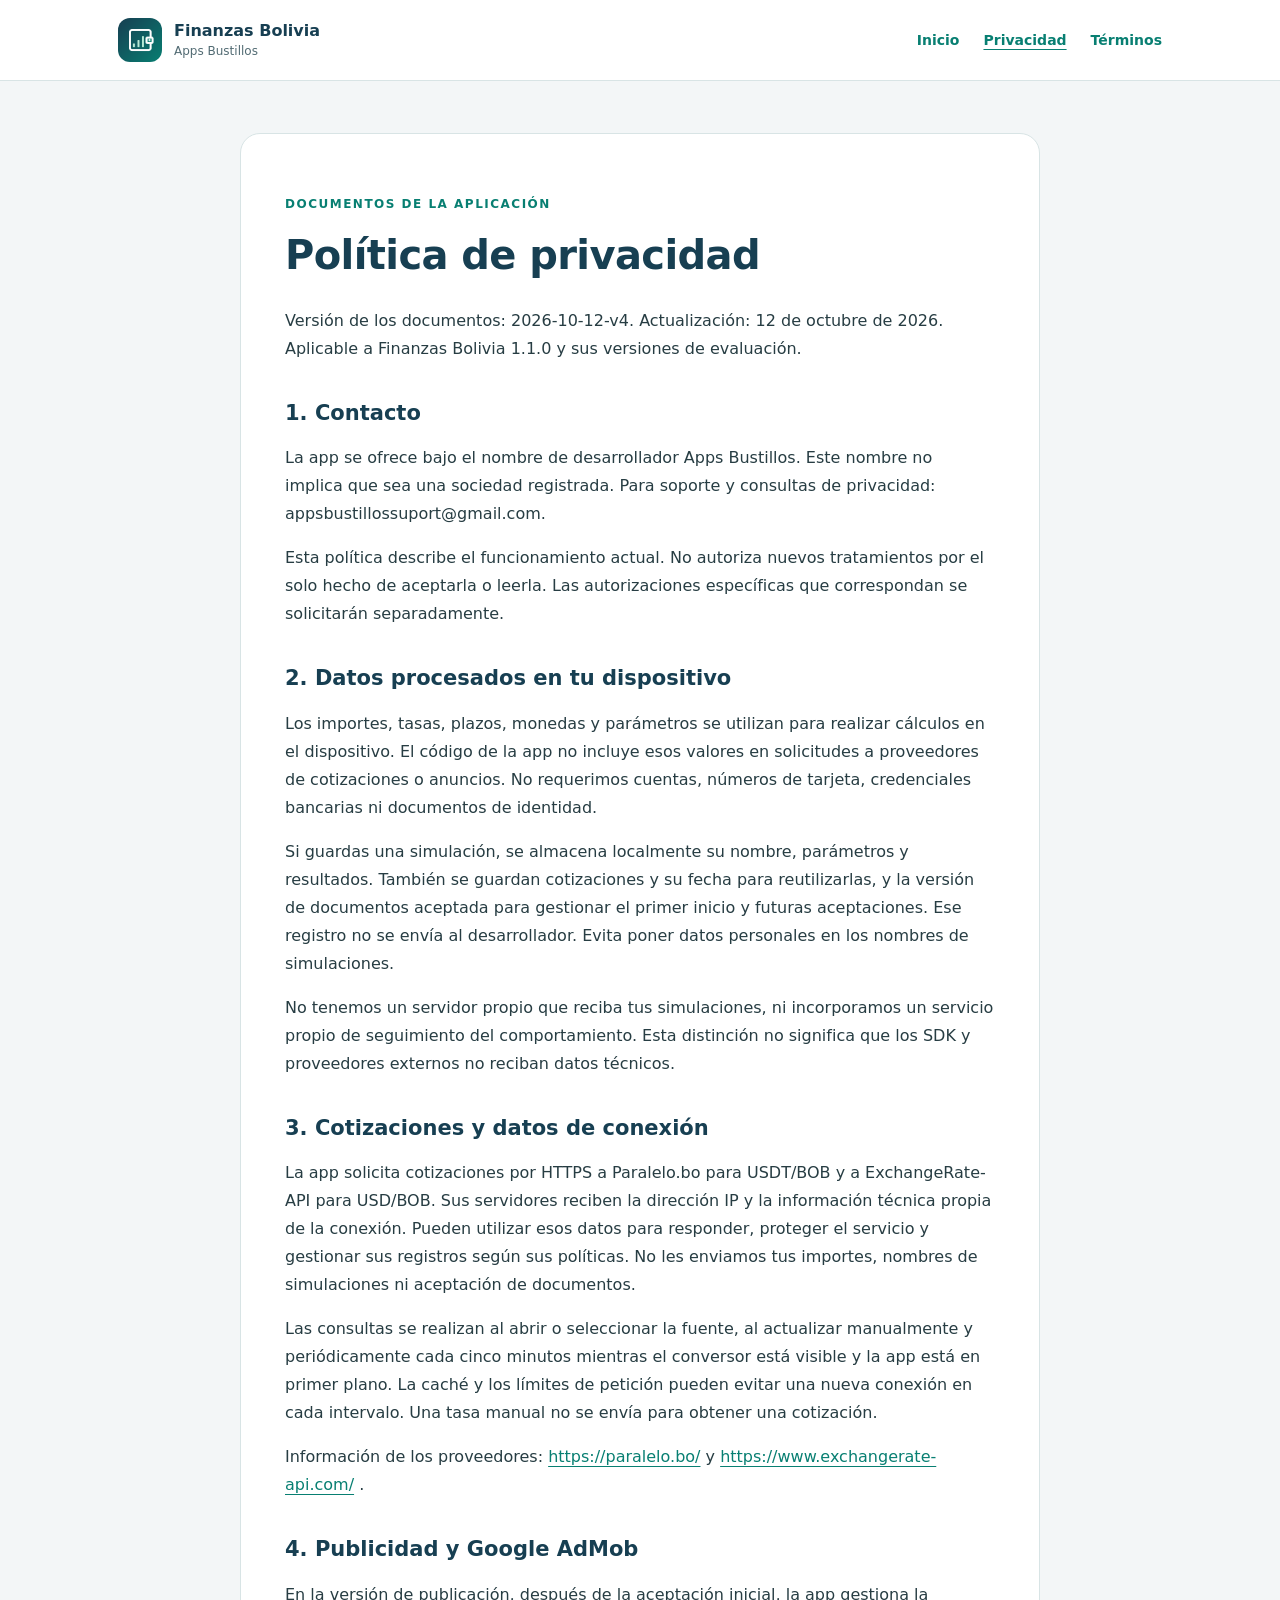
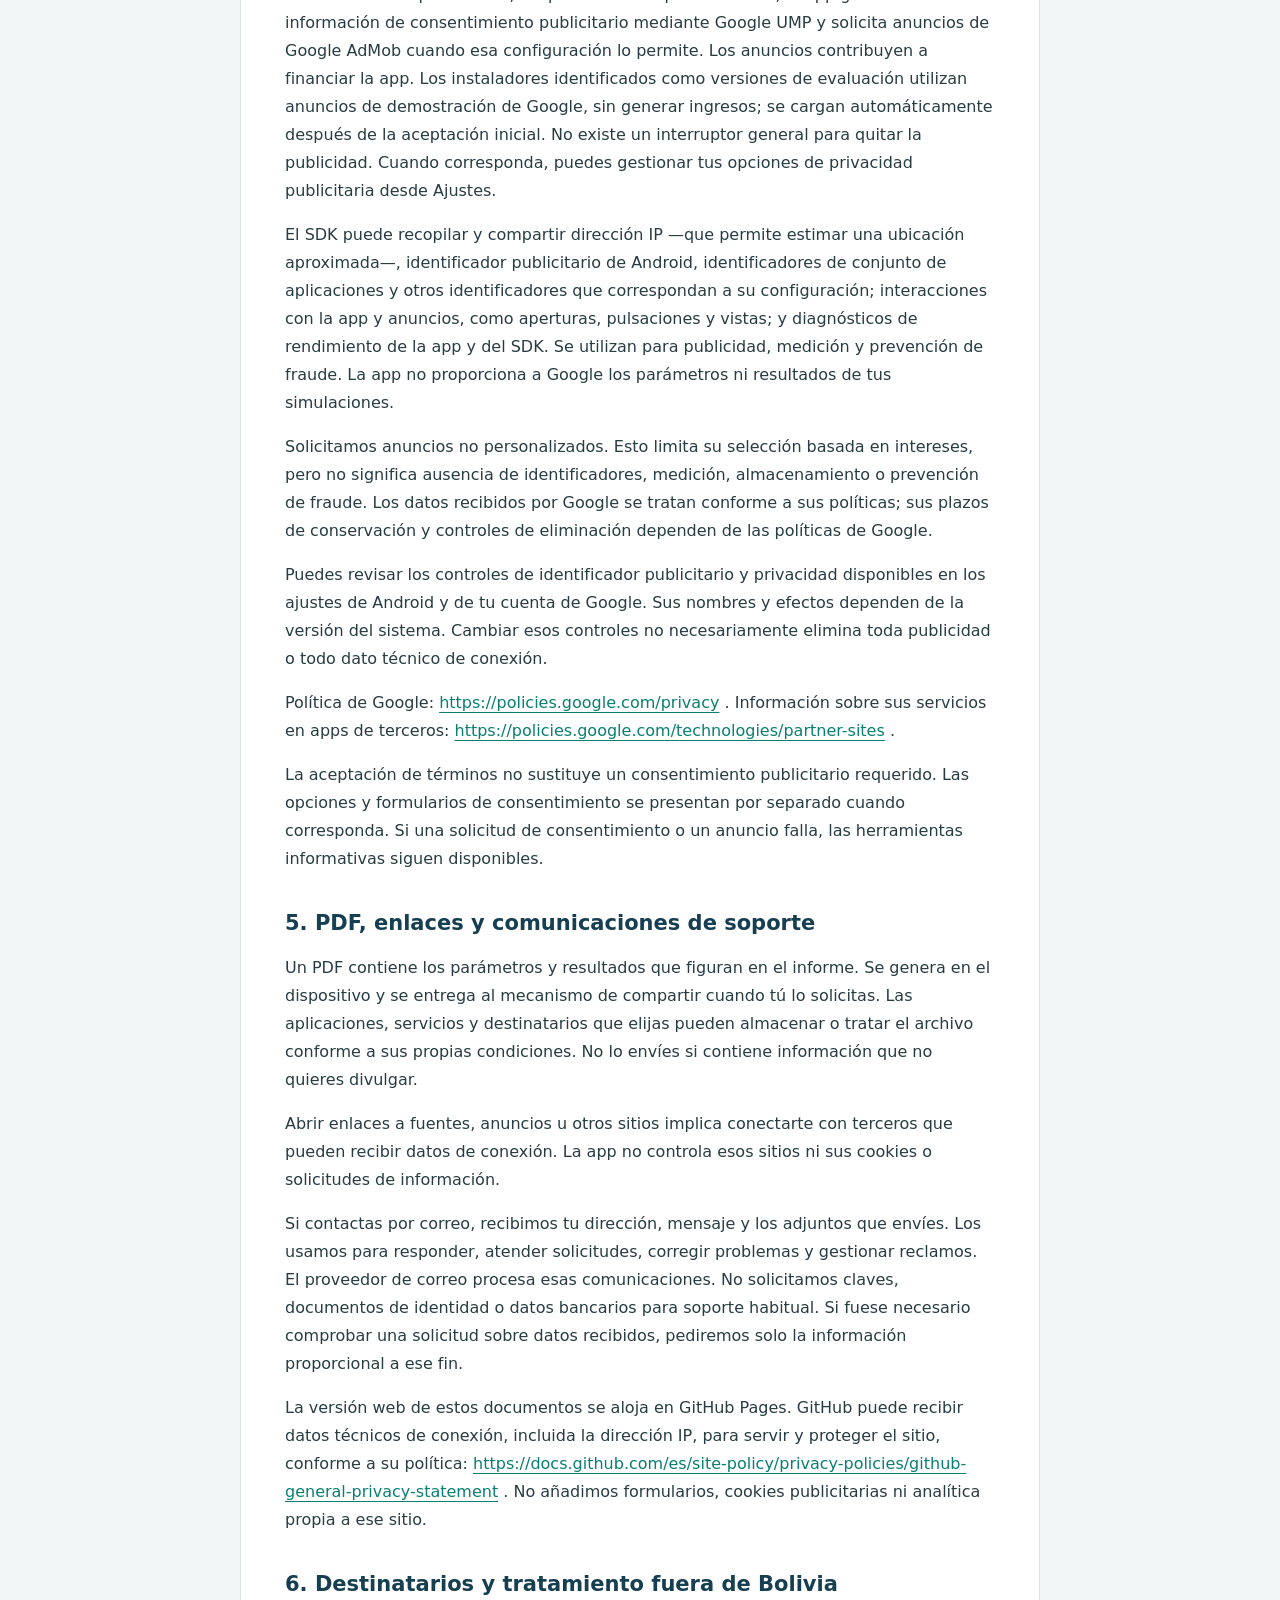
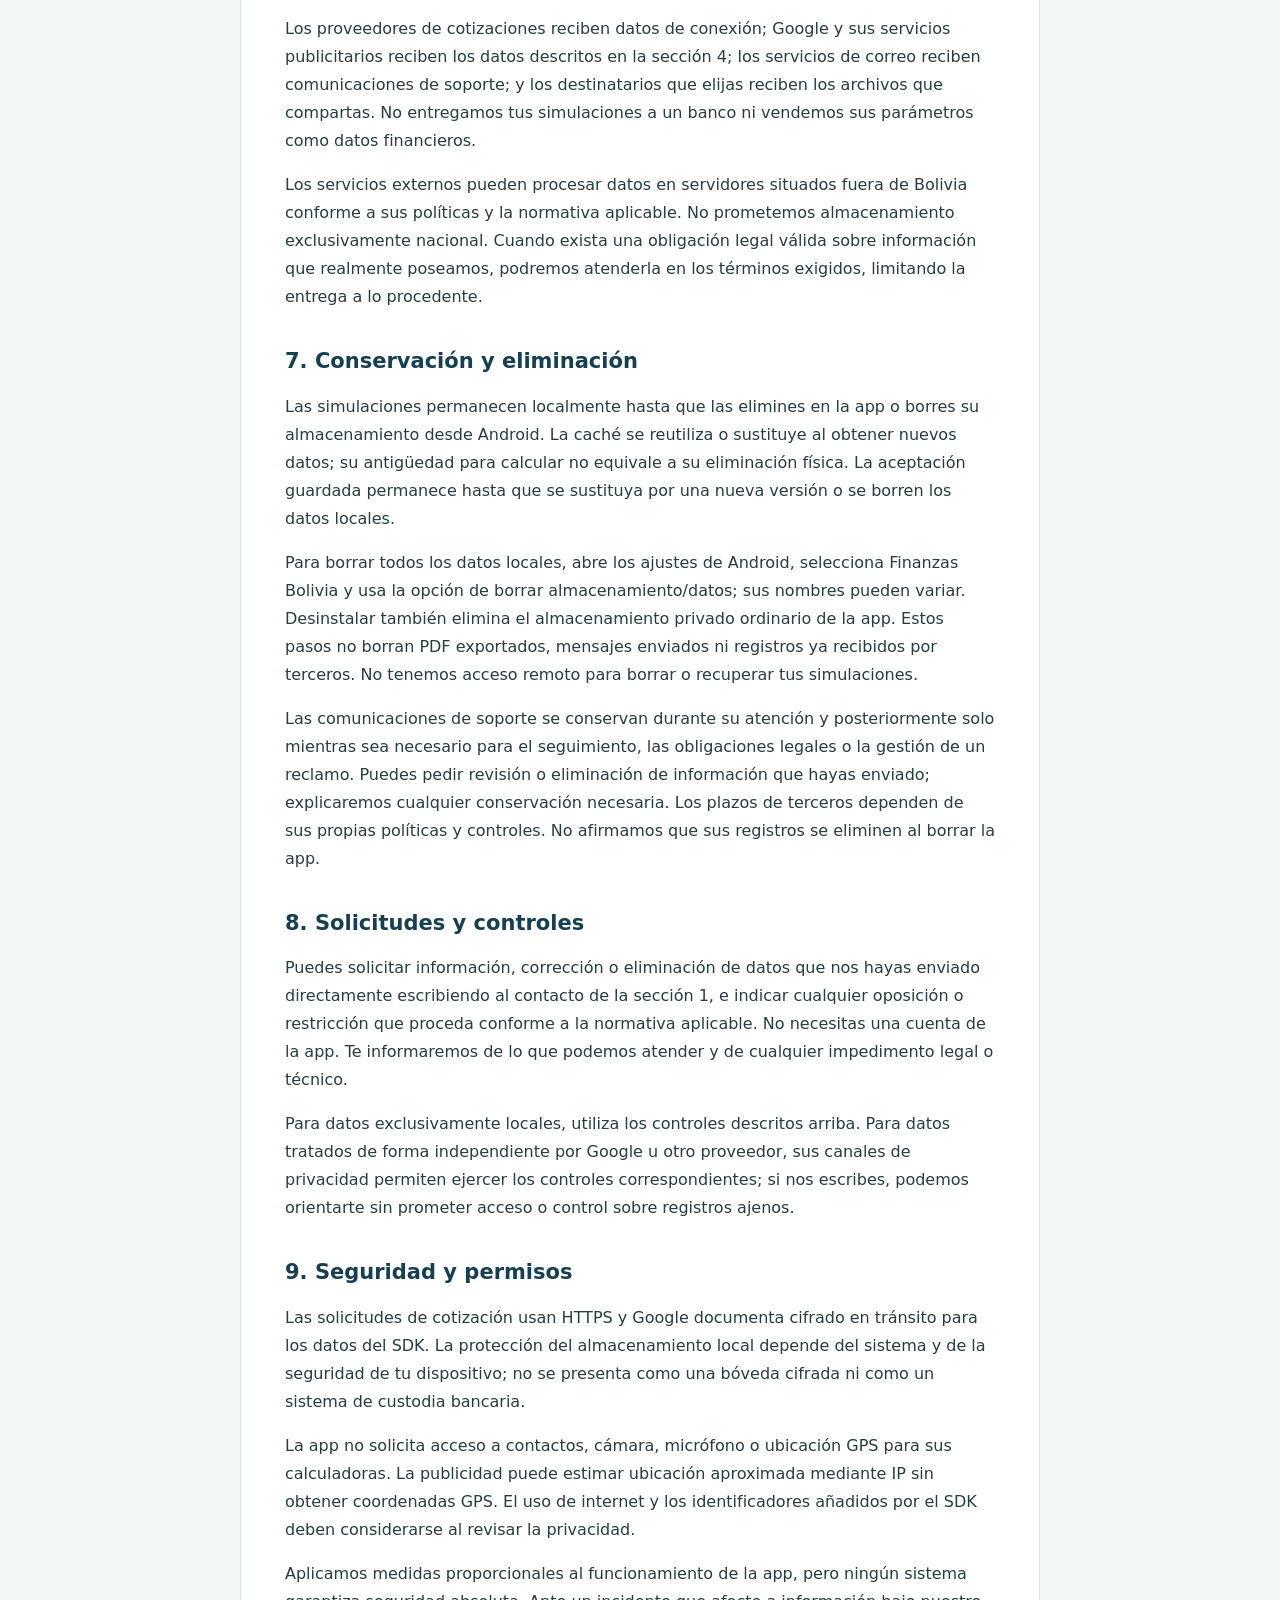
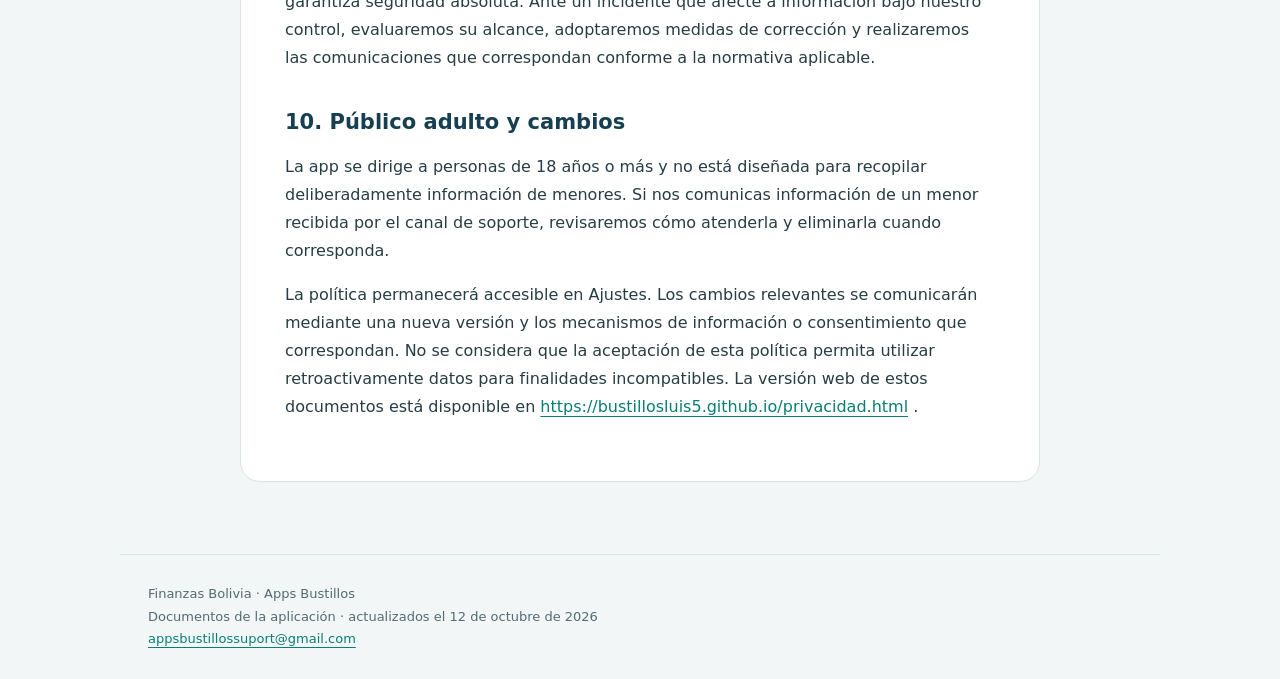
==== privacidad.html @ 514958bc "Publicar documentos de Finanzas Bolivia y app-ads.txt" ====
<!doctype html><html lang="es"><head><meta charset="utf-8"><meta name="viewport" content="width=device-width,initial-scale=1"><title>Política de privacidad · Finanzas Bolivia</title><meta name="description" content="Documentos de privacidad, términos y contacto de Finanzas Bolivia, de Apps Bustillos."><link rel="icon" href="icono.png"><link rel="stylesheet" href="estilos.css"></head><body><a class="skip" href="#contenido">Ir al contenido</a><header><div class="header"><a class="brand" href="index.html"><img src="icono.png" alt="" width="44" height="44"><span>Finanzas Bolivia<small>Apps Bustillos</small></span></a><nav aria-label="Navegación principal"><a href="index.html">Inicio</a><a href="privacidad.html" aria-current="page">Privacidad</a><a href="terminos.html">Términos</a></nav></div></header><main id="contenido"><article><p class="eyebrow">DOCUMENTOS DE LA APLICACIÓN</p><h1>Política de privacidad</h1><p>Versión de los documentos: 2026-10-12-v4. Actualización: 12 de octubre de 2026. Aplicable a Finanzas Bolivia 1.1.0 y sus versiones de evaluación.</p>
<h2>1. Contacto</h2>
<p>La app se ofrece bajo el nombre de desarrollador Apps Bustillos. Este nombre no implica que sea una sociedad registrada. Para soporte y consultas de privacidad: appsbustillossuport@gmail.com.</p>
<p>Esta política describe el funcionamiento actual. No autoriza nuevos tratamientos por el solo hecho de aceptarla o leerla. Las autorizaciones específicas que correspondan se solicitarán separadamente.</p>
<h2>2. Datos procesados en tu dispositivo</h2>
<p>Los importes, tasas, plazos, monedas y parámetros se utilizan para realizar cálculos en el dispositivo. El código de la app no incluye esos valores en solicitudes a proveedores de cotizaciones o anuncios. No requerimos cuentas, números de tarjeta, credenciales bancarias ni documentos de identidad.</p>
<p>Si guardas una simulación, se almacena localmente su nombre, parámetros y resultados. También se guardan cotizaciones y su fecha para reutilizarlas, y la versión de documentos aceptada para gestionar el primer inicio y futuras aceptaciones. Ese registro no se envía al desarrollador. Evita poner datos personales en los nombres de simulaciones.</p>
<p>No tenemos un servidor propio que reciba tus simulaciones, ni incorporamos un servicio propio de seguimiento del comportamiento. Esta distinción no significa que los SDK y proveedores externos no reciban datos técnicos.</p>
<h2>3. Cotizaciones y datos de conexión</h2>
<p>La app solicita cotizaciones por HTTPS a Paralelo.bo para USDT/BOB y a ExchangeRate-API para USD/BOB. Sus servidores reciben la dirección IP y la información técnica propia de la conexión. Pueden utilizar esos datos para responder, proteger el servicio y gestionar sus registros según sus políticas. No les enviamos tus importes, nombres de simulaciones ni aceptación de documentos.</p>
<p>Las consultas se realizan al abrir o seleccionar la fuente, al actualizar manualmente y periódicamente cada cinco minutos mientras el conversor está visible y la app está en primer plano. La caché y los límites de petición pueden evitar una nueva conexión en cada intervalo. Una tasa manual no se envía para obtener una cotización.</p>
<p>Información de los proveedores: <a href="https://paralelo.bo/">https://paralelo.bo/</a> y <a href="https://www.exchangerate-api.com/">https://www.exchangerate-api.com/</a> .</p>
<h2>4. Publicidad y Google AdMob</h2>
<p>En la versión de publicación, después de la aceptación inicial, la app gestiona la información de consentimiento publicitario mediante Google UMP y solicita anuncios de Google AdMob cuando esa configuración lo permite. Los anuncios contribuyen a financiar la app. Los instaladores identificados como versiones de evaluación utilizan anuncios de demostración de Google, sin generar ingresos; se cargan automáticamente después de la aceptación inicial. No existe un interruptor general para quitar la publicidad. Cuando corresponda, puedes gestionar tus opciones de privacidad publicitaria desde Ajustes.</p>
<p>El SDK puede recopilar y compartir dirección IP —que permite estimar una ubicación aproximada—, identificador publicitario de Android, identificadores de conjunto de aplicaciones y otros identificadores que correspondan a su configuración; interacciones con la app y anuncios, como aperturas, pulsaciones y vistas; y diagnósticos de rendimiento de la app y del SDK. Se utilizan para publicidad, medición y prevención de fraude. La app no proporciona a Google los parámetros ni resultados de tus simulaciones.</p>
<p>Solicitamos anuncios no personalizados. Esto limita su selección basada en intereses, pero no significa ausencia de identificadores, medición, almacenamiento o prevención de fraude. Los datos recibidos por Google se tratan conforme a sus políticas; sus plazos de conservación y controles de eliminación dependen de las políticas de Google.</p>
<p>Puedes revisar los controles de identificador publicitario y privacidad disponibles en los ajustes de Android y de tu cuenta de Google. Sus nombres y efectos dependen de la versión del sistema. Cambiar esos controles no necesariamente elimina toda publicidad o todo dato técnico de conexión.</p>
<p>Política de Google: <a href="https://policies.google.com/privacy">https://policies.google.com/privacy</a> . Información sobre sus servicios en apps de terceros: <a href="https://policies.google.com/technologies/partner-sites">https://policies.google.com/technologies/partner-sites</a> .</p>
<p>La aceptación de términos no sustituye un consentimiento publicitario requerido. Las opciones y formularios de consentimiento se presentan por separado cuando corresponda. Si una solicitud de consentimiento o un anuncio falla, las herramientas informativas siguen disponibles.</p>
<h2>5. PDF, enlaces y comunicaciones de soporte</h2>
<p>Un PDF contiene los parámetros y resultados que figuran en el informe. Se genera en el dispositivo y se entrega al mecanismo de compartir cuando tú lo solicitas. Las aplicaciones, servicios y destinatarios que elijas pueden almacenar o tratar el archivo conforme a sus propias condiciones. No lo envíes si contiene información que no quieres divulgar.</p>
<p>Abrir enlaces a fuentes, anuncios u otros sitios implica conectarte con terceros que pueden recibir datos de conexión. La app no controla esos sitios ni sus cookies o solicitudes de información.</p>
<p>Si contactas por correo, recibimos tu dirección, mensaje y los adjuntos que envíes. Los usamos para responder, atender solicitudes, corregir problemas y gestionar reclamos. El proveedor de correo procesa esas comunicaciones. No solicitamos claves, documentos de identidad o datos bancarios para soporte habitual. Si fuese necesario comprobar una solicitud sobre datos recibidos, pediremos solo la información proporcional a ese fin.</p>
<p>La versión web de estos documentos se aloja en GitHub Pages. GitHub puede recibir datos técnicos de conexión, incluida la dirección IP, para servir y proteger el sitio, conforme a su política: <a href="https://docs.github.com/es/site-policy/privacy-policies/github-general-privacy-statement">https://docs.github.com/es/site-policy/privacy-policies/github-general-privacy-statement</a> . No añadimos formularios, cookies publicitarias ni analítica propia a ese sitio.</p>
<h2>6. Destinatarios y tratamiento fuera de Bolivia</h2>
<p>Los proveedores de cotizaciones reciben datos de conexión; Google y sus servicios publicitarios reciben los datos descritos en la sección 4; los servicios de correo reciben comunicaciones de soporte; y los destinatarios que elijas reciben los archivos que compartas. No entregamos tus simulaciones a un banco ni vendemos sus parámetros como datos financieros.</p>
<p>Los servicios externos pueden procesar datos en servidores situados fuera de Bolivia conforme a sus políticas y la normativa aplicable. No prometemos almacenamiento exclusivamente nacional. Cuando exista una obligación legal válida sobre información que realmente poseamos, podremos atenderla en los términos exigidos, limitando la entrega a lo procedente.</p>
<h2>7. Conservación y eliminación</h2>
<p>Las simulaciones permanecen localmente hasta que las elimines en la app o borres su almacenamiento desde Android. La caché se reutiliza o sustituye al obtener nuevos datos; su antigüedad para calcular no equivale a su eliminación física. La aceptación guardada permanece hasta que se sustituya por una nueva versión o se borren los datos locales.</p>
<p>Para borrar todos los datos locales, abre los ajustes de Android, selecciona Finanzas Bolivia y usa la opción de borrar almacenamiento/datos; sus nombres pueden variar. Desinstalar también elimina el almacenamiento privado ordinario de la app. Estos pasos no borran PDF exportados, mensajes enviados ni registros ya recibidos por terceros. No tenemos acceso remoto para borrar o recuperar tus simulaciones.</p>
<p>Las comunicaciones de soporte se conservan durante su atención y posteriormente solo mientras sea necesario para el seguimiento, las obligaciones legales o la gestión de un reclamo. Puedes pedir revisión o eliminación de información que hayas enviado; explicaremos cualquier conservación necesaria. Los plazos de terceros dependen de sus propias políticas y controles. No afirmamos que sus registros se eliminen al borrar la app.</p>
<h2>8. Solicitudes y controles</h2>
<p>Puedes solicitar información, corrección o eliminación de datos que nos hayas enviado directamente escribiendo al contacto de la sección 1, e indicar cualquier oposición o restricción que proceda conforme a la normativa aplicable. No necesitas una cuenta de la app. Te informaremos de lo que podemos atender y de cualquier impedimento legal o técnico.</p>
<p>Para datos exclusivamente locales, utiliza los controles descritos arriba. Para datos tratados de forma independiente por Google u otro proveedor, sus canales de privacidad permiten ejercer los controles correspondientes; si nos escribes, podemos orientarte sin prometer acceso o control sobre registros ajenos. </p>
<h2>9. Seguridad y permisos</h2>
<p>Las solicitudes de cotización usan HTTPS y Google documenta cifrado en tránsito para los datos del SDK. La protección del almacenamiento local depende del sistema y de la seguridad de tu dispositivo; no se presenta como una bóveda cifrada ni como un sistema de custodia bancaria.</p>
<p>La app no solicita acceso a contactos, cámara, micrófono o ubicación GPS para sus calculadoras. La publicidad puede estimar ubicación aproximada mediante IP sin obtener coordenadas GPS. El uso de internet y los identificadores añadidos por el SDK deben considerarse al revisar la privacidad.</p>
<p>Aplicamos medidas proporcionales al funcionamiento de la app, pero ningún sistema garantiza seguridad absoluta. Ante un incidente que afecte a información bajo nuestro control, evaluaremos su alcance, adoptaremos medidas de corrección y realizaremos las comunicaciones que correspondan conforme a la normativa aplicable. </p>
<h2>10. Público adulto y cambios</h2>
<p>La app se dirige a personas de 18 años o más y no está diseñada para recopilar deliberadamente información de menores. Si nos comunicas información de un menor recibida por el canal de soporte, revisaremos cómo atenderla y eliminarla cuando corresponda.</p>
<p>La política permanecerá accesible en Ajustes. Los cambios relevantes se comunicarán mediante una nueva versión y los mecanismos de información o consentimiento que correspondan. No se considera que la aceptación de esta política permita utilizar retroactivamente datos para finalidades incompatibles. La versión web de estos documentos está disponible en <a href="https://bustillosluis5.github.io/privacidad.html">https://bustillosluis5.github.io/privacidad.html</a> .</p></article></main><footer><div>Finanzas Bolivia · Apps Bustillos</div><div>Documentos de la aplicación · actualizados el 12 de octubre de 2026</div><a href="mailto:appsbustillossuport@gmail.com">appsbustillossuport@gmail.com</a></footer></body></html>
---- estilos.css ----
:root{color-scheme:light;--ink:#173f52;--green:#087f72;--bg:#f3f6f7;--border:#d8e4e5}*{box-sizing:border-box}body{margin:0;background:var(--bg);color:#273d43;font-family:system-ui,-apple-system,BlinkMacSystemFont,"Segoe UI",sans-serif;line-height:1.75}a{color:var(--green);text-underline-offset:4px;overflow-wrap:anywhere}a:focus-visible{outline:3px solid #b97800;outline-offset:5px;border-radius:4px}header{background:white;border-bottom:1px solid var(--border)}.header{max-width:1100px;margin:auto;padding:18px 28px;display:flex;justify-content:space-between;align-items:center;gap:24px}.brand{display:flex;align-items:center;gap:12px;text-decoration:none;color:var(--ink);font-weight:750;line-height:1.4}.brand img{border-radius:12px}.brand small{display:block;font-size:12px;font-weight:500;color:#526b73}nav{display:flex;gap:24px}nav a{text-decoration:none;font-size:14px;font-weight:600}nav a[aria-current=page]{text-decoration:underline}main{max-width:1040px;margin:auto;padding:52px 28px 72px}.hero{padding:42px;background:linear-gradient(120deg,#173f52,#087f72);color:white;border-radius:26px}.hero h1{color:white;font-size:clamp(30px,5vw,48px);line-height:1.15;margin:16px 0 24px;letter-spacing:-1px}.hero p:not(.eyebrow){max-width:630px;color:#e4f1ed;font-size:18px}.eyebrow{font-size:12px;font-weight:750;letter-spacing:1.5px;color:var(--green)}.hero .eyebrow{color:#b6e8d8}.badge{display:inline-block;font-size:12px;padding:6px 12px;border:1px solid #8bd1bb;border-radius:20px;color:#e4f1ed}.cards{display:grid;grid-template-columns:1fr 1fr;gap:22px;margin-top:26px}.card{display:block;background:white;border:1px solid var(--border);border-radius:20px;padding:28px;text-decoration:none;color:inherit}.card:hover{border-color:var(--green)}.card h2{font-size:23px;margin:12px 0;color:var(--ink);line-height:1.35}.number{color:var(--green);font-size:13px;font-weight:700}.cta{display:block;margin-top:24px;color:var(--green);font-weight:650}.contact{margin-top:34px;padding:28px;border-left:3px solid var(--green)}.contact h2{margin:0;color:var(--ink)}article{max-width:800px;margin:auto;background:white;border:1px solid var(--border);border-radius:20px;padding:44px}article h1{font-size:clamp(28px,4vw,40px);line-height:1.2;color:var(--ink);letter-spacing:-.6px;margin:12px 0 28px}article h2{color:var(--ink);font-size:21px;line-height:1.4;margin:36px 0 12px}article p{margin:16px 0;overflow-wrap:anywhere}footer{border-top:1px solid var(--border);max-width:1040px;margin:auto;padding:28px;color:#526b73;font-size:13px}.skip{position:absolute;left:-9999px}.skip:focus{left:20px;top:10px;background:white;padding:12px;z-index:2}@media(max-width:650px){.header{align-items:flex-start;flex-direction:column;gap:14px;padding:18px 20px}nav{gap:22px}main{padding:24px 16px 44px}.hero{padding:26px}.cards{grid-template-columns:1fr;gap:16px}.card{padding:24px}article{padding:26px 22px;border-radius:16px}.contact{padding:20px}footer{padding:24px 20px}}
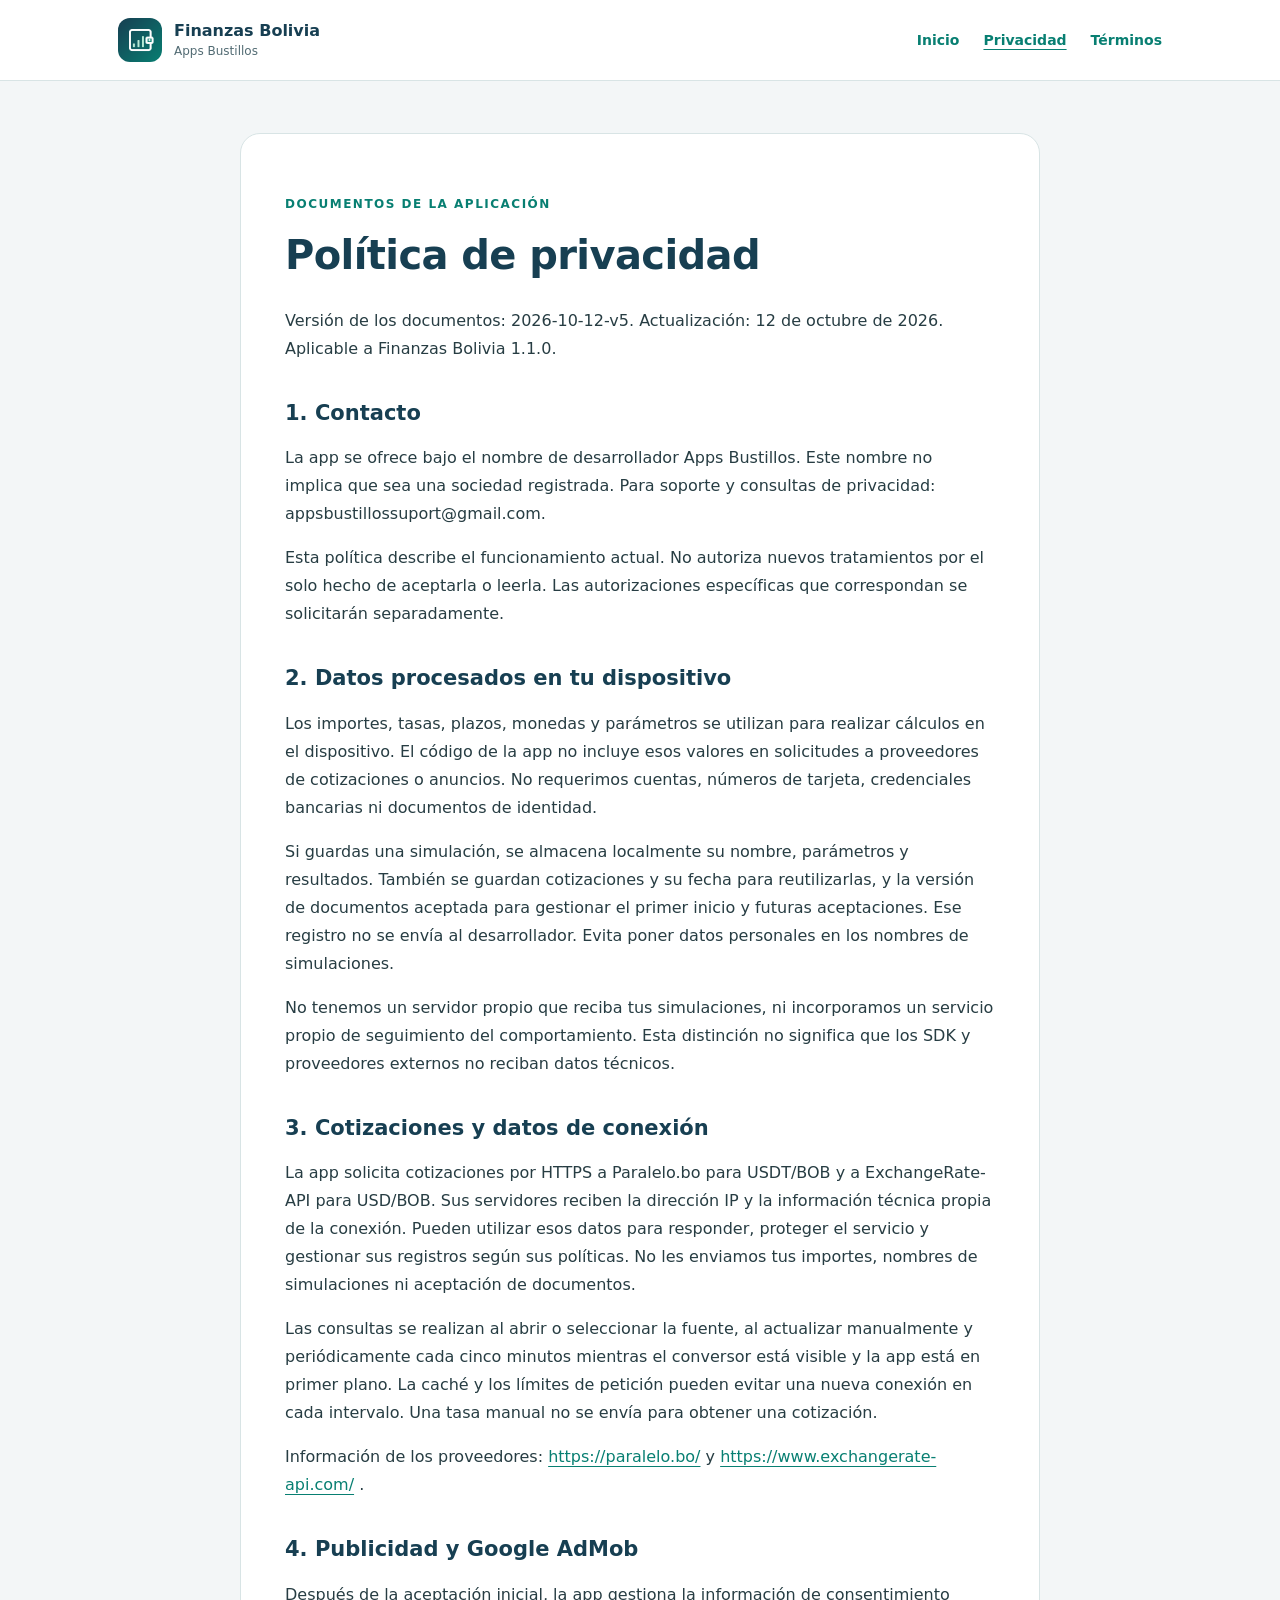
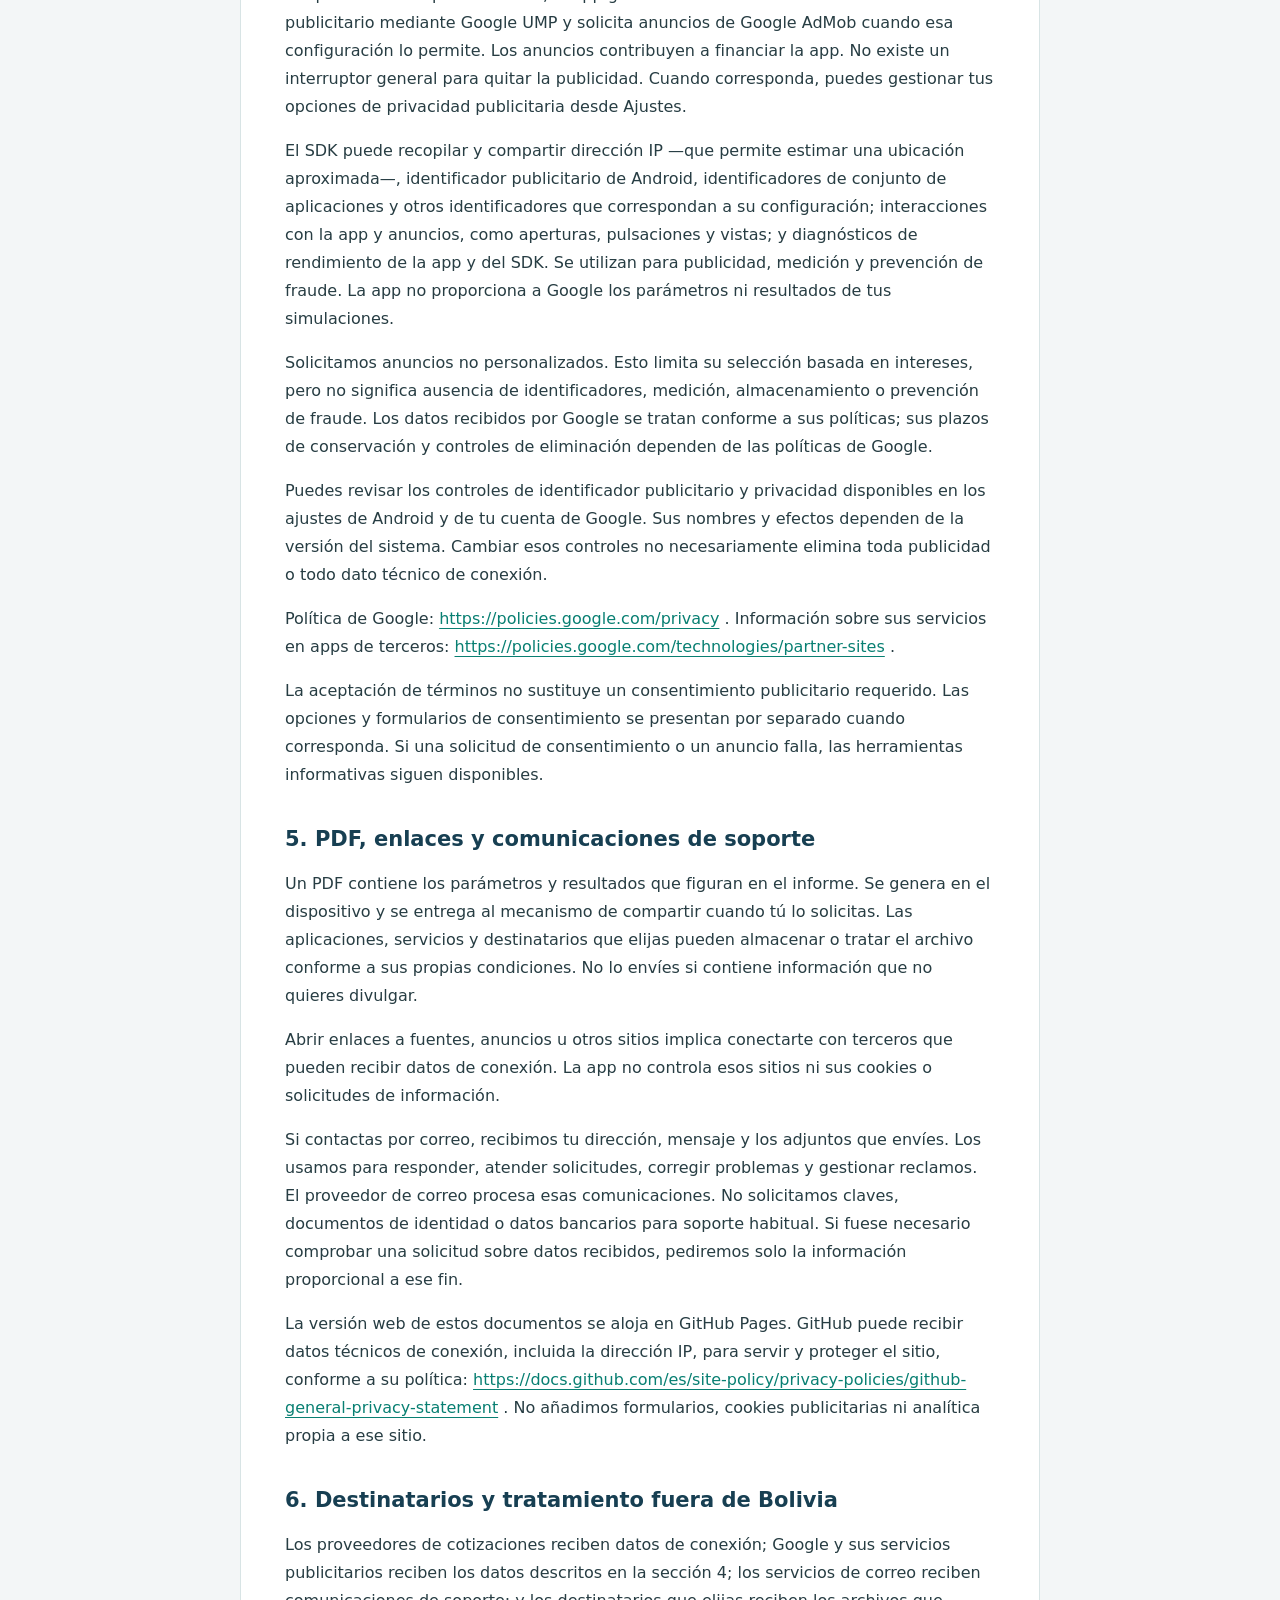
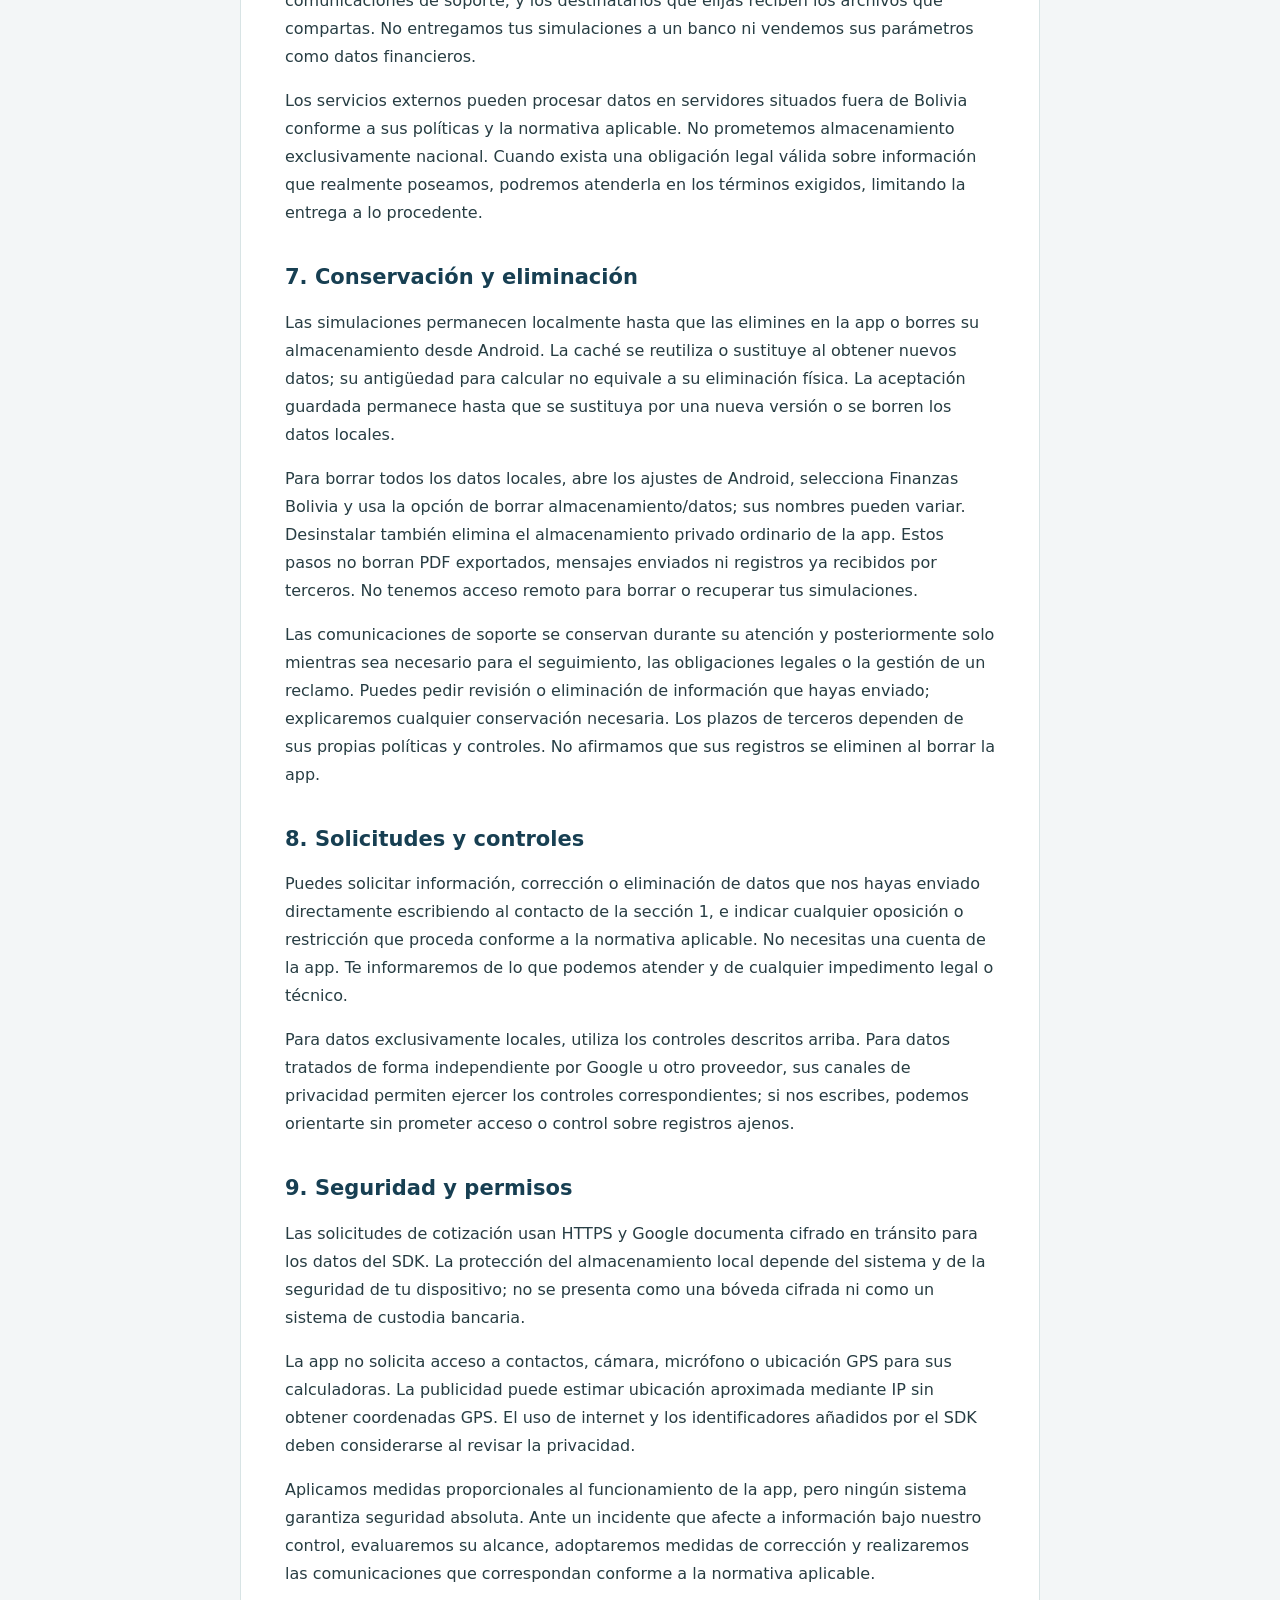
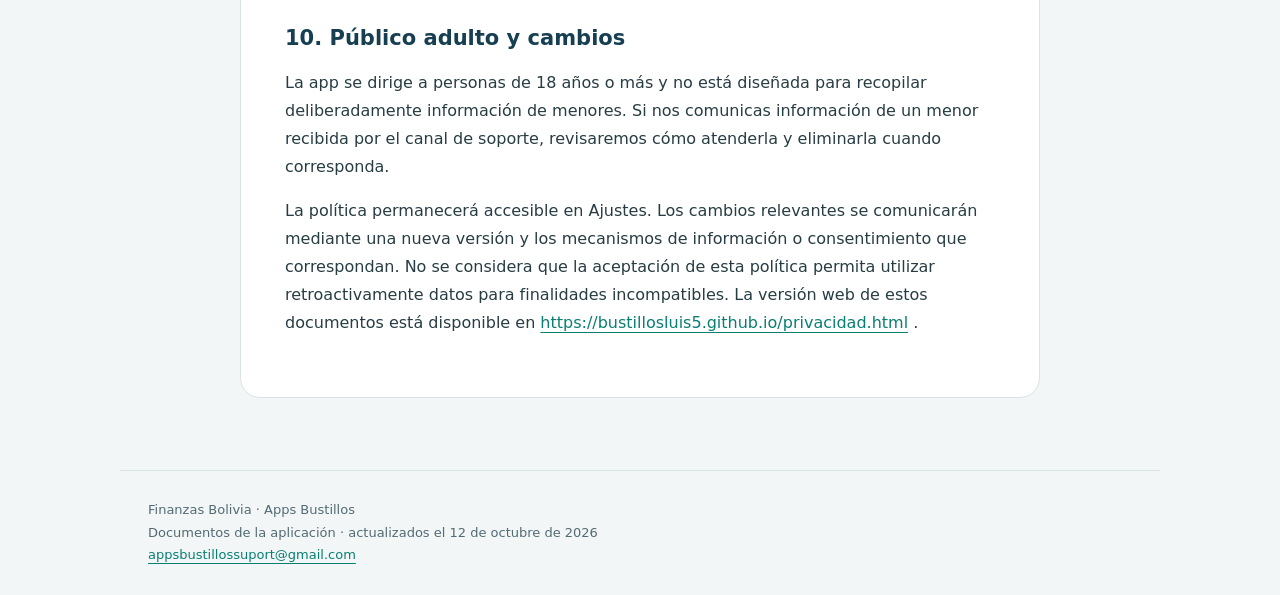
==== commit 357f5c85: "Actualizar términos y privacidad para la versión final 1.1.0" ====
--- a/privacidad.html
+++ b/privacidad.html
@@ -1,4 +1,4 @@
-<!doctype html><html lang="es"><head><meta charset="utf-8"><meta name="viewport" content="width=device-width,initial-scale=1"><title>Política de privacidad · Finanzas Bolivia</title><meta name="description" content="Documentos de privacidad, términos y contacto de Finanzas Bolivia, de Apps Bustillos."><link rel="icon" href="icono.png"><link rel="stylesheet" href="estilos.css"></head><body><a class="skip" href="#contenido">Ir al contenido</a><header><div class="header"><a class="brand" href="index.html"><img src="icono.png" alt="" width="44" height="44"><span>Finanzas Bolivia<small>Apps Bustillos</small></span></a><nav aria-label="Navegación principal"><a href="index.html">Inicio</a><a href="privacidad.html" aria-current="page">Privacidad</a><a href="terminos.html">Términos</a></nav></div></header><main id="contenido"><article><p class="eyebrow">DOCUMENTOS DE LA APLICACIÓN</p><h1>Política de privacidad</h1><p>Versión de los documentos: 2026-10-12-v4. Actualización: 12 de octubre de 2026. Aplicable a Finanzas Bolivia 1.1.0 y sus versiones de evaluación.</p>
+<!doctype html><html lang="es"><head><meta charset="utf-8"><meta name="viewport" content="width=device-width,initial-scale=1"><title>Política de privacidad · Finanzas Bolivia</title><meta name="description" content="Documentos de privacidad, términos y contacto de Finanzas Bolivia, de Apps Bustillos."><link rel="icon" href="icono.png"><link rel="stylesheet" href="estilos.css"></head><body><a class="skip" href="#contenido">Ir al contenido</a><header><div class="header"><a class="brand" href="index.html"><img src="icono.png" alt="" width="44" height="44"><span>Finanzas Bolivia<small>Apps Bustillos</small></span></a><nav aria-label="Navegación principal"><a href="index.html">Inicio</a><a href="privacidad.html" aria-current="page">Privacidad</a><a href="terminos.html">Términos</a></nav></div></header><main id="contenido"><article><p class="eyebrow">DOCUMENTOS DE LA APLICACIÓN</p><h1>Política de privacidad</h1><p>Versión de los documentos: 2026-10-12-v5. Actualización: 12 de octubre de 2026. Aplicable a Finanzas Bolivia 1.1.0.</p>
 <h2>1. Contacto</h2>
 <p>La app se ofrece bajo el nombre de desarrollador Apps Bustillos. Este nombre no implica que sea una sociedad registrada. Para soporte y consultas de privacidad: appsbustillossuport@gmail.com.</p>
 <p>Esta política describe el funcionamiento actual. No autoriza nuevos tratamientos por el solo hecho de aceptarla o leerla. Las autorizaciones específicas que correspondan se solicitarán separadamente.</p>
@@ -11,7 +11,7 @@
 <p>Las consultas se realizan al abrir o seleccionar la fuente, al actualizar manualmente y periódicamente cada cinco minutos mientras el conversor está visible y la app está en primer plano. La caché y los límites de petición pueden evitar una nueva conexión en cada intervalo. Una tasa manual no se envía para obtener una cotización.</p>
 <p>Información de los proveedores: <a href="https://paralelo.bo/">https://paralelo.bo/</a> y <a href="https://www.exchangerate-api.com/">https://www.exchangerate-api.com/</a> .</p>
 <h2>4. Publicidad y Google AdMob</h2>
-<p>En la versión de publicación, después de la aceptación inicial, la app gestiona la información de consentimiento publicitario mediante Google UMP y solicita anuncios de Google AdMob cuando esa configuración lo permite. Los anuncios contribuyen a financiar la app. Los instaladores identificados como versiones de evaluación utilizan anuncios de demostración de Google, sin generar ingresos; se cargan automáticamente después de la aceptación inicial. No existe un interruptor general para quitar la publicidad. Cuando corresponda, puedes gestionar tus opciones de privacidad publicitaria desde Ajustes.</p>
+<p>Después de la aceptación inicial, la app gestiona la información de consentimiento publicitario mediante Google UMP y solicita anuncios de Google AdMob cuando esa configuración lo permite. Los anuncios contribuyen a financiar la app. No existe un interruptor general para quitar la publicidad. Cuando corresponda, puedes gestionar tus opciones de privacidad publicitaria desde Ajustes.</p>
 <p>El SDK puede recopilar y compartir dirección IP —que permite estimar una ubicación aproximada—, identificador publicitario de Android, identificadores de conjunto de aplicaciones y otros identificadores que correspondan a su configuración; interacciones con la app y anuncios, como aperturas, pulsaciones y vistas; y diagnósticos de rendimiento de la app y del SDK. Se utilizan para publicidad, medición y prevención de fraude. La app no proporciona a Google los parámetros ni resultados de tus simulaciones.</p>
 <p>Solicitamos anuncios no personalizados. Esto limita su selección basada en intereses, pero no significa ausencia de identificadores, medición, almacenamiento o prevención de fraude. Los datos recibidos por Google se tratan conforme a sus políticas; sus plazos de conservación y controles de eliminación dependen de las políticas de Google.</p>
 <p>Puedes revisar los controles de identificador publicitario y privacidad disponibles en los ajustes de Android y de tu cuenta de Google. Sus nombres y efectos dependen de la versión del sistema. Cambiar esos controles no necesariamente elimina toda publicidad o todo dato técnico de conexión.</p>
